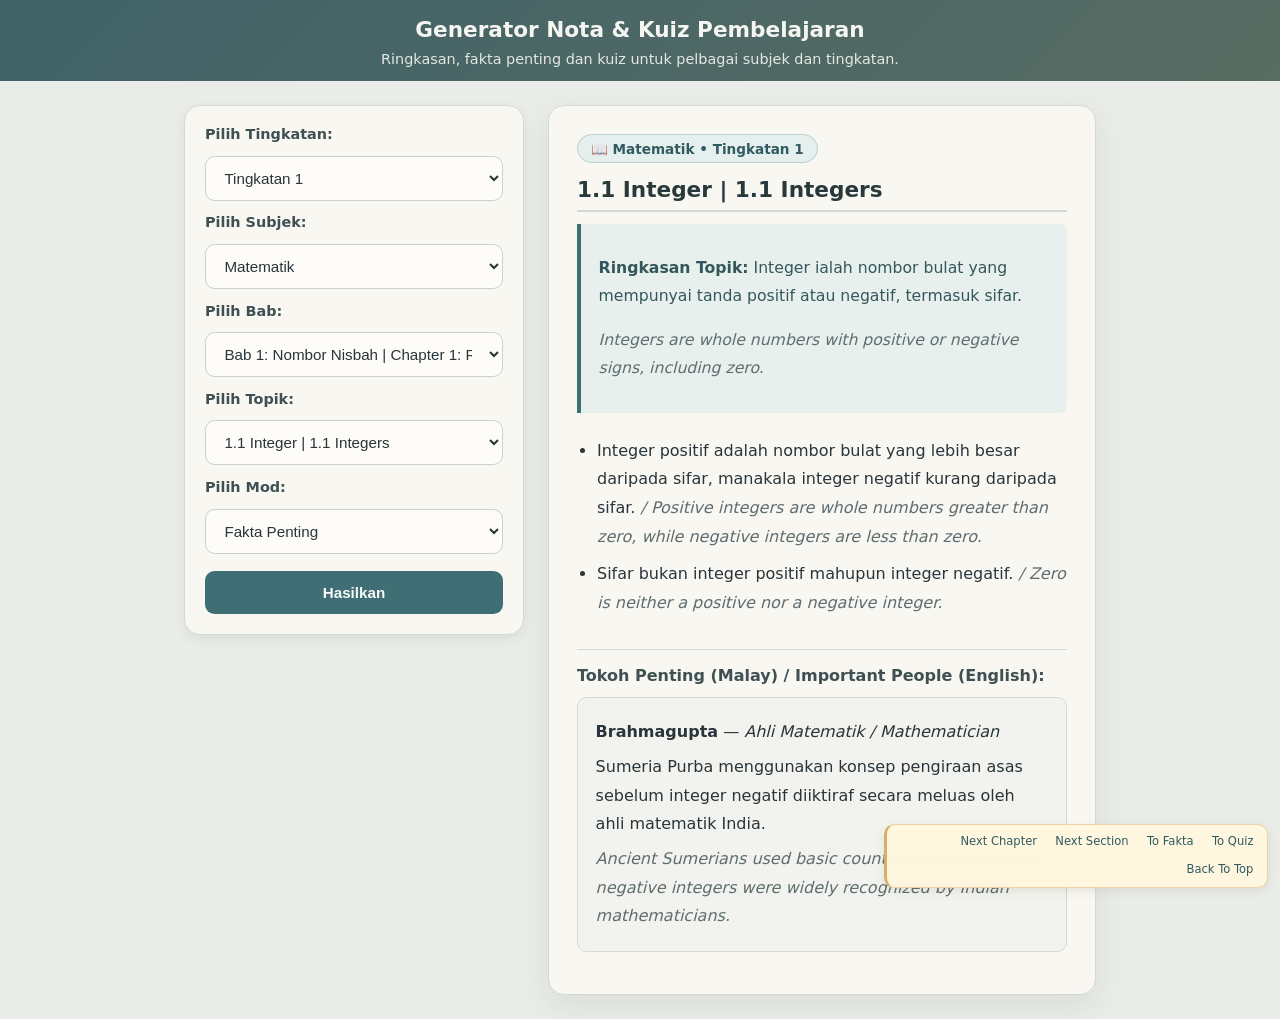
==== index.html @ e55b3af0 "Sync project updates" ====
<!DOCTYPE html>
<html lang="ms">
<head>
  <meta charset="UTF-8" />
  <meta name="viewport" content="width=device-width, initial-scale=1.0" />
  <title>Generator Nota &amp; Kuiz Pembelajaran</title>
  <link rel="stylesheet" href="styles.css" />
</head>
<body id="top">
  <header>
    <h1>Generator Nota &amp; Kuiz Pembelajaran</h1>
    <p>Ringkasan, fakta penting dan kuiz untuk pelbagai subjek dan tingkatan.</p>
  </header>

  <main>
    <div class="app-layout">
      <aside class="sidebar">
        <div class="controls">
          <label for="tingkatan-select">Pilih Tingkatan:</label>
          <select id="tingkatan-select"></select>

          <label for="subject-select">Pilih Subjek:</label>
          <select id="subject-select"></select>

          <label for="chapter-select">Pilih Bab:</label>
          <select id="chapter-select"></select>

          <label for="topic-select">Pilih Topik:</label>
          <select id="topic-select"></select>

          <label for="mode-select">Pilih Mod:</label>
          <select id="mode-select">
            <option value="summary-facts">Fakta Penting</option>
            <option value="quiz">Soalan Kuiz</option>
          </select>

          <button id="generate-btn">Hasilkan</button>
        </div>
      </aside>

      <section id="output" class="output">
        <div id="status-message" class="status-message" style="display: none;"></div>
        <div id="result"></div>
      </section>
    </div>
  </main>

  <nav id="quick-nav" class="quick-nav" aria-label="Navigasi pantas">
    <a href="#result" data-quick-action="next-chapter">Next Chapter</a>
    <a href="#result" data-quick-action="next-section">Next Section</a>
    <a href="#result" data-quick-action="facts">To Fakta</a>
    <a href="#result" data-quick-action="quiz">To Quiz</a>
    <a href="#top" data-quick-action="top">Back To Top</a>
  </nav>

  <script src="app.js"></script>
</body>
</html>
---- styles.css ----
* {
  box-sizing: border-box;
}

:root {
  --page: #e9ece8;
  --ink: #29353a;
  --panel: #f8f7f2;
  --line: #d3d9d4;
  --accent: #3f6f74;
  --accent-dark: #315b60;
  --muted: #5f6d70;
}

body {
  margin: 0;
  font-family: Inter, system-ui, -apple-system, BlinkMacSystemFont, "Segoe UI", sans-serif;
  background: var(--page);
  color: var(--ink);
}

header {
  padding: 1rem 1.25rem 0.8rem;
  text-align: center;
  background: linear-gradient(135deg, #3f6268 0%, #596c63 100%);
  color: #f5f6f1;
}

header h1 {
  margin: 0;
  font-size: 1.35rem;
  font-weight: 700;
  line-height: 1.3;
}

header p {
  margin: 0.35rem auto 0;
  max-width: 680px;
  opacity: 0.9;
  font-size: 0.9rem;
  line-height: 1.3;
}

main {
  padding: 1.5rem;
  max-width: 960px;
  margin: 0 auto;
}

.app-layout {
  display: grid;
  gap: 1.5rem;
}

.sidebar {
  display: flex;
  flex-direction: column;
}

.controls {
  display: grid;
  gap: 0.85rem;
  background: var(--panel);
  padding: 1.25rem;
  border-radius: 1rem;
  border: 1px solid var(--line);
  box-shadow: 0 4px 12px rgba(38, 53, 55, 0.07);
}

.controls label {
  font-weight: 600;
  font-size: 0.9rem;
  color: #3f5053;
}

.controls select,
.controls button,
.controls input[type="file"] {
  width: 100%;
  padding: 0.75rem 0.9rem;
  border: 1px solid #c8d0ca;
  border-radius: 0.6rem;
  font-size: 0.95rem;
  background: #fdfcf8;
  color: var(--ink);
}

.controls select:focus,
.controls button:focus {
  outline: 2px solid #70999a;
  border-color: var(--accent);
}

.controls button {
  background: var(--accent);
  color: #f8faf7;
  font-weight: 600;
  border-color: transparent;
  cursor: pointer;
  transition: background-color 0.2s ease, transform 0.1s ease;
  margin-top: 0.25rem;
}

.controls button:hover {
  background: var(--accent-dark);
}

.controls button:active {
  transform: scale(0.99);
}

.output {
  background: var(--panel);
  border: 1px solid var(--line);
  border-radius: 1rem;
  padding: 1.75rem;
  box-shadow: 0 10px 30px rgba(38, 53, 55, 0.08);
  min-height: 350px;
}

.status-message {
  padding: 1rem 1.25rem;
  border-radius: 0.75rem;
  margin-bottom: 1.5rem;
  font-size: 0.95rem;
  line-height: 1.5;
}

.status-message.info {
  background: #e5efee;
  color: #315b60;
  border: 1px solid #b9cfcd;
}

.status-message.warning {
  background: #f4edda;
  color: #765d2c;
  border: 1px solid #decf9f;
}

.status-message.error {
  background: #f5e6e3;
  color: #8a443d;
  border: 1px solid #dfbdb7;
}

.status-message.success {
  background: #e5efe7;
  color: #356447;
  border: 1px solid #bed2c1;
}

.dataset-badge {
  display: inline-block;
  background: #e5efee;
  color: #315b60;
  border: 1px solid #b9cfcd;
  font-size: 0.85rem;
  font-weight: 600;
  padding: 0.35rem 0.8rem;
  border-radius: 2rem;
  margin-bottom: 0.85rem;
}

.topic-title {
  font-size: 1.35rem;
  font-weight: 700;
  color: #29383b;
  margin-top: 0;
  margin-bottom: 0.75rem;
  padding-bottom: 0.5rem;
  border-bottom: 2px solid var(--line);
}

.topic-summary {
  background: #e8f0ed;
  border-left: 4px solid var(--accent);
  padding: 0.9rem 1.1rem;
  border-radius: 0 0.5rem 0.5rem 0;
  margin-bottom: 1.5rem;
  font-size: 0.98rem;
  line-height: 1.6;
  color: #34575b;
}

.summary-en,
.fact-en,
.person-en {
  color: var(--muted);
  font-style: italic;
}

#result p,
#result li {
  line-height: 1.8;
}

#result ul {
  padding-left: 1.25rem;
  margin-bottom: 1.5rem;
}

#result li {
  margin-bottom: 0.5rem;
}

.important-people {
  margin-top: 2rem;
  padding-top: 1rem;
  border-top: 1px solid var(--line);
}

.important-people h4 {
  margin: 0 0 0.75rem 0;
  color: #3f5053;
}

.person-item {
  background: #f2f3ee;
  border: 1px solid var(--line);
  border-radius: 0.6rem;
  padding: 0.9rem 1.1rem;
  margin-bottom: 0.85rem;
}

.person-item p {
  margin: 0.35rem 0;
}

.quiz-item {
  background: #fbfaf6;
  border: 1px solid var(--line);
  border-radius: 0.75rem;
  padding: 1.25rem;
  margin-bottom: 1.25rem;
  box-shadow: 0 2px 6px rgba(38, 53, 55, 0.05);
}

.quiz-item h3 {
  margin-top: 0;
  font-size: 1.05rem;
  color: var(--accent-dark);
}

.quiz-item ul {
  list-style: none;
  padding-left: 0;
  margin: 0.85rem 0;
}

.quiz-item ul li {
  padding: 0.45rem 0.75rem;
  background: #f1f3ef;
  border-radius: 0.4rem;
  margin-bottom: 0.4rem;
  border: 1px solid #dfe5df;
}

.quiz-answer {
  background: #e5efe7;
  border: 1px solid #bed2c1;
  color: #356447;
  padding: 0.6rem 0.9rem;
  border-radius: 0.5rem;
  margin-top: 0.75rem;
  font-size: 0.95rem;
}

.quick-nav {
  position: fixed;
  right: 0.75rem;
  bottom: 0.75rem;
  z-index: 10;
  display: flex;
  flex-wrap: wrap;
  justify-content: flex-end;
  gap: 0.25rem;
  max-width: min(24rem, calc(100vw - 1.5rem));
  padding: 0.35rem 0.4rem 0.35rem 0.55rem;
  background: rgba(255, 247, 221, 0.94);
  border: 1px solid #ead3a3;
  border-left: 3px solid #d9ad62;
  border-radius: 0.65rem;
  box-shadow: 0 3px 10px rgba(86, 73, 42, 0.1);
  backdrop-filter: blur(6px);
}

.quick-nav a {
  color: var(--accent-dark);
  font-size: 0.72rem;
  line-height: 1.2;
  padding: 0.3rem 0.45rem;
  border-radius: 0.25rem;
  text-decoration: none;
  white-space: nowrap;
}

.quick-nav a:hover,
.quick-nav a:focus-visible {
  background: #e5efee;
  outline: none;
}

.quick-nav a.is-disabled {
  color: #9aa5a1;
  cursor: default;
  pointer-events: none;
}

html {
  scroll-behavior: smooth;
}

@media (min-width: 900px) {
  .app-layout {
    grid-template-columns: minmax(280px, 340px) 1fr;
    align-items: start;
  }

  .sidebar {
    position: sticky;
    top: 1.5rem;
    align-self: start;
  }
}
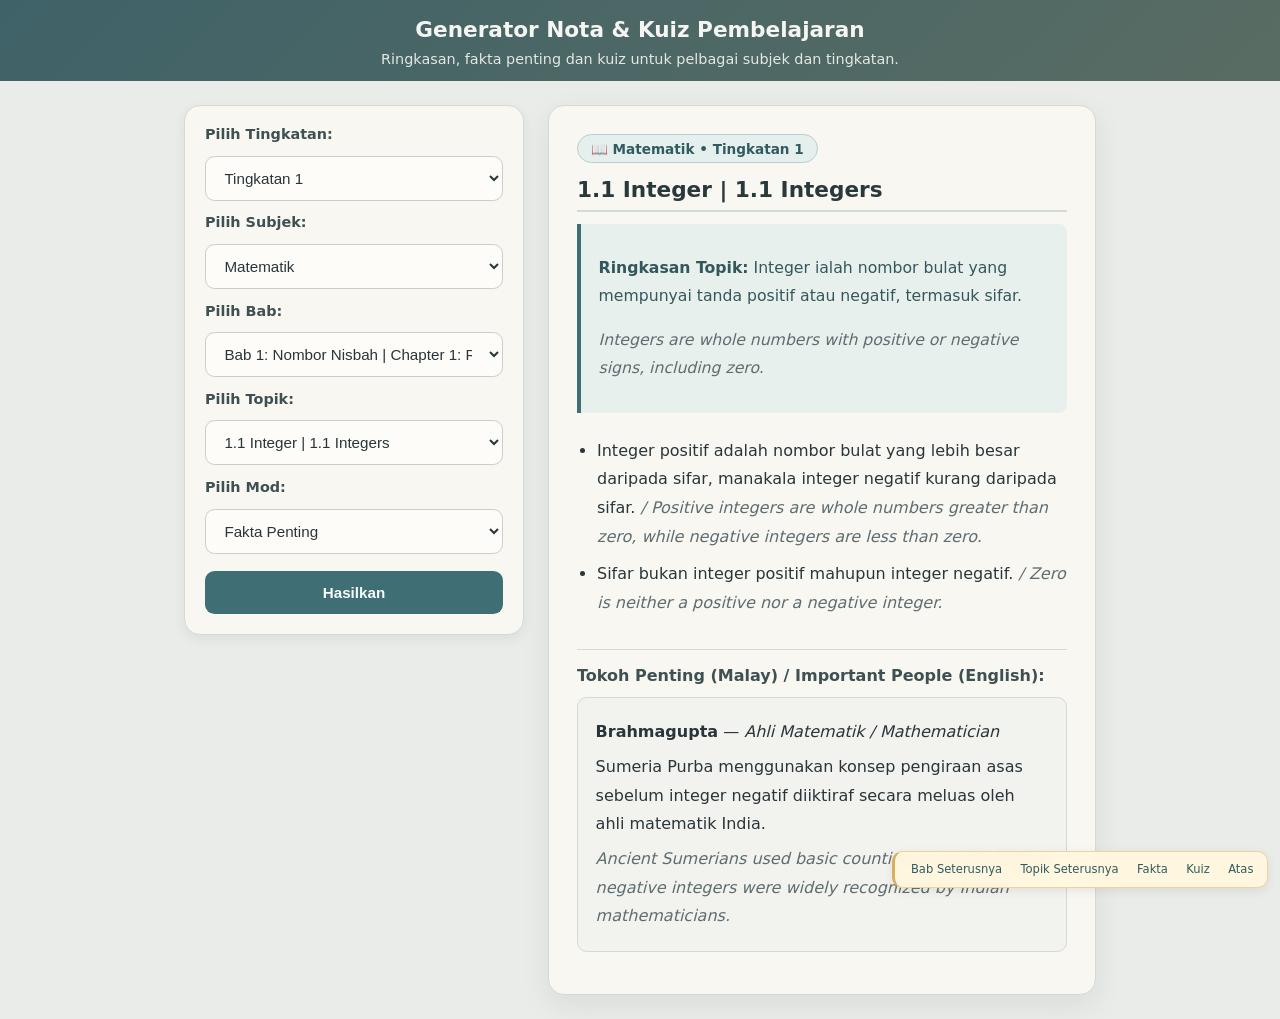
==== commit f29dfcd2: "Sync project updates" ====
--- a/index.html
+++ b/index.html
@@ -46,11 +46,11 @@
   </main>
 
   <nav id="quick-nav" class="quick-nav" aria-label="Navigasi pantas">
-    <a href="#result" data-quick-action="next-chapter">Next Chapter</a>
-    <a href="#result" data-quick-action="next-section">Next Section</a>
-    <a href="#result" data-quick-action="facts">To Fakta</a>
-    <a href="#result" data-quick-action="quiz">To Quiz</a>
-    <a href="#top" data-quick-action="top">Back To Top</a>
+    <a href="#result" data-quick-action="next-chapter">Bab Seterusnya</a>
+    <a href="#result" data-quick-action="next-section">Topik Seterusnya</a>
+    <a href="#result" data-quick-action="facts">Fakta</a>
+    <a href="#result" data-quick-action="quiz">Kuiz</a>
+    <a href="#top" data-quick-action="top">Atas</a>
   </nav>
 
   <script src="app.js"></script>
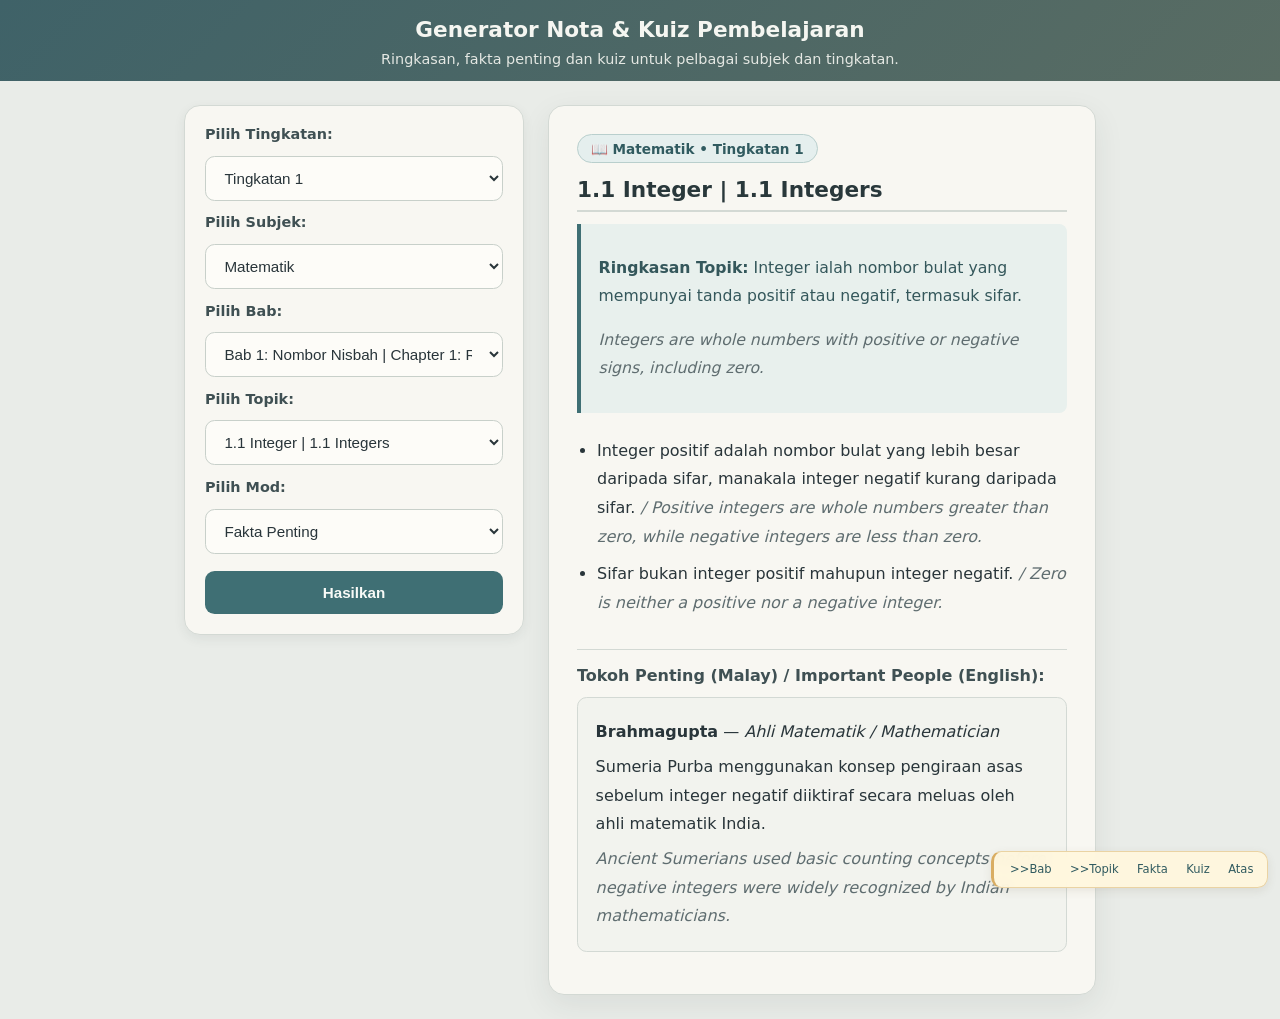
==== commit c74b2350: "Sync project updates" ====
--- a/index.html
+++ b/index.html
@@ -46,8 +46,8 @@
   </main>
 
   <nav id="quick-nav" class="quick-nav" aria-label="Navigasi pantas">
-    <a href="#result" data-quick-action="next-chapter">Bab Seterusnya</a>
-    <a href="#result" data-quick-action="next-section">Topik Seterusnya</a>
+    <a href="#result" data-quick-action="next-chapter">&gt;&gt;Bab</a>
+    <a href="#result" data-quick-action="next-section">&gt;&gt;Topik</a>
     <a href="#result" data-quick-action="facts">Fakta</a>
     <a href="#result" data-quick-action="quiz">Kuiz</a>
     <a href="#top" data-quick-action="top">Atas</a>
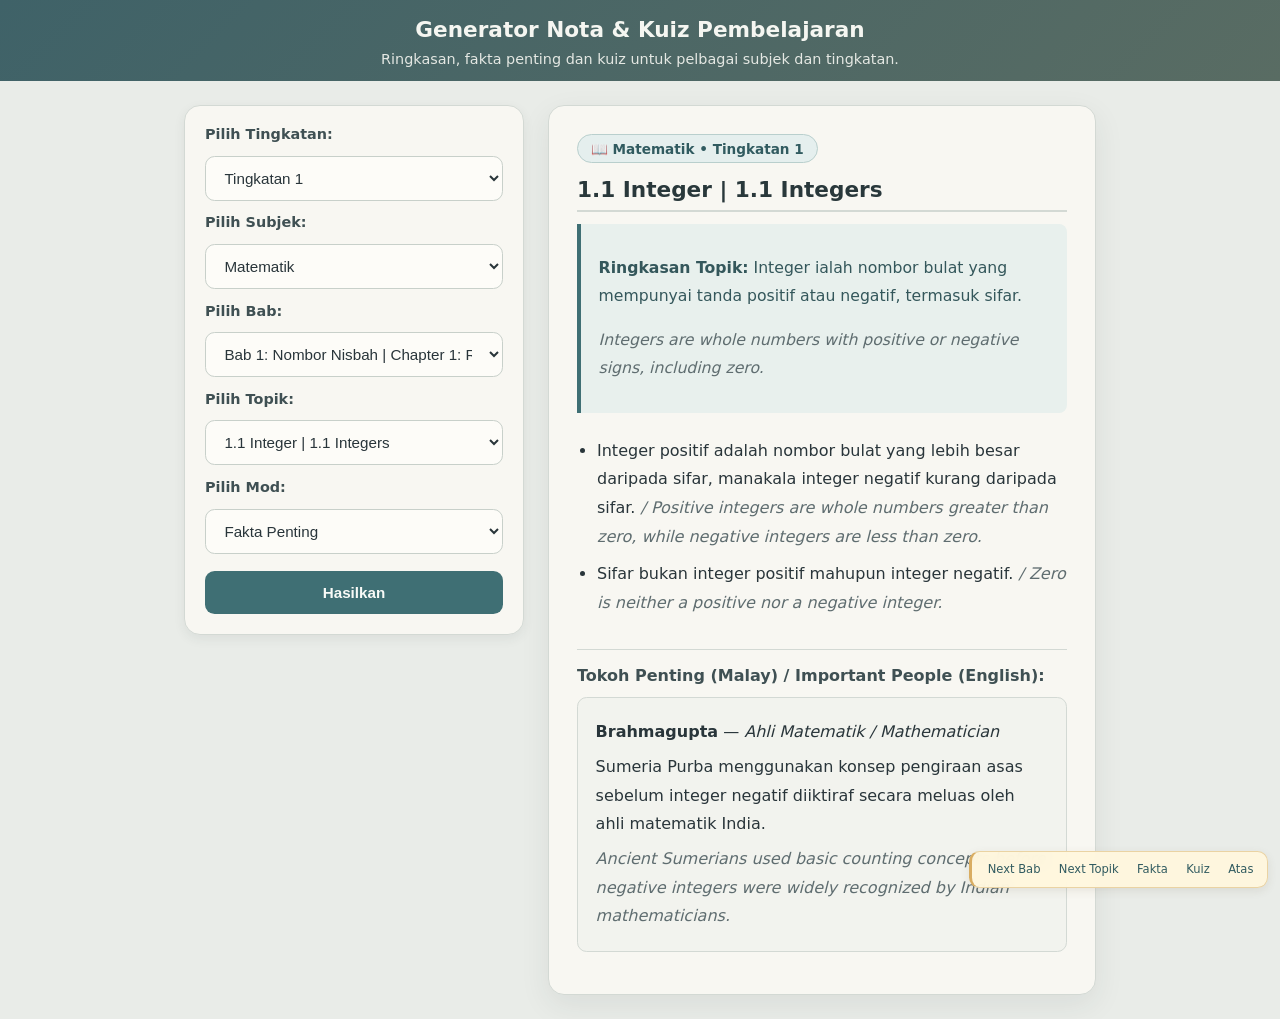
==== commit 75af375f: "Sync project updates" ====
--- a/index.html
+++ b/index.html
@@ -46,8 +46,8 @@
   </main>
 
   <nav id="quick-nav" class="quick-nav" aria-label="Navigasi pantas">
-    <a href="#result" data-quick-action="next-chapter">&gt;&gt;Bab</a>
-    <a href="#result" data-quick-action="next-section">&gt;&gt;Topik</a>
+    <a href="#result" data-quick-action="next-chapter">Next Bab</a>
+    <a href="#result" data-quick-action="next-section">Next Topik</a>
     <a href="#result" data-quick-action="facts">Fakta</a>
     <a href="#result" data-quick-action="quiz">Kuiz</a>
     <a href="#top" data-quick-action="top">Atas</a>
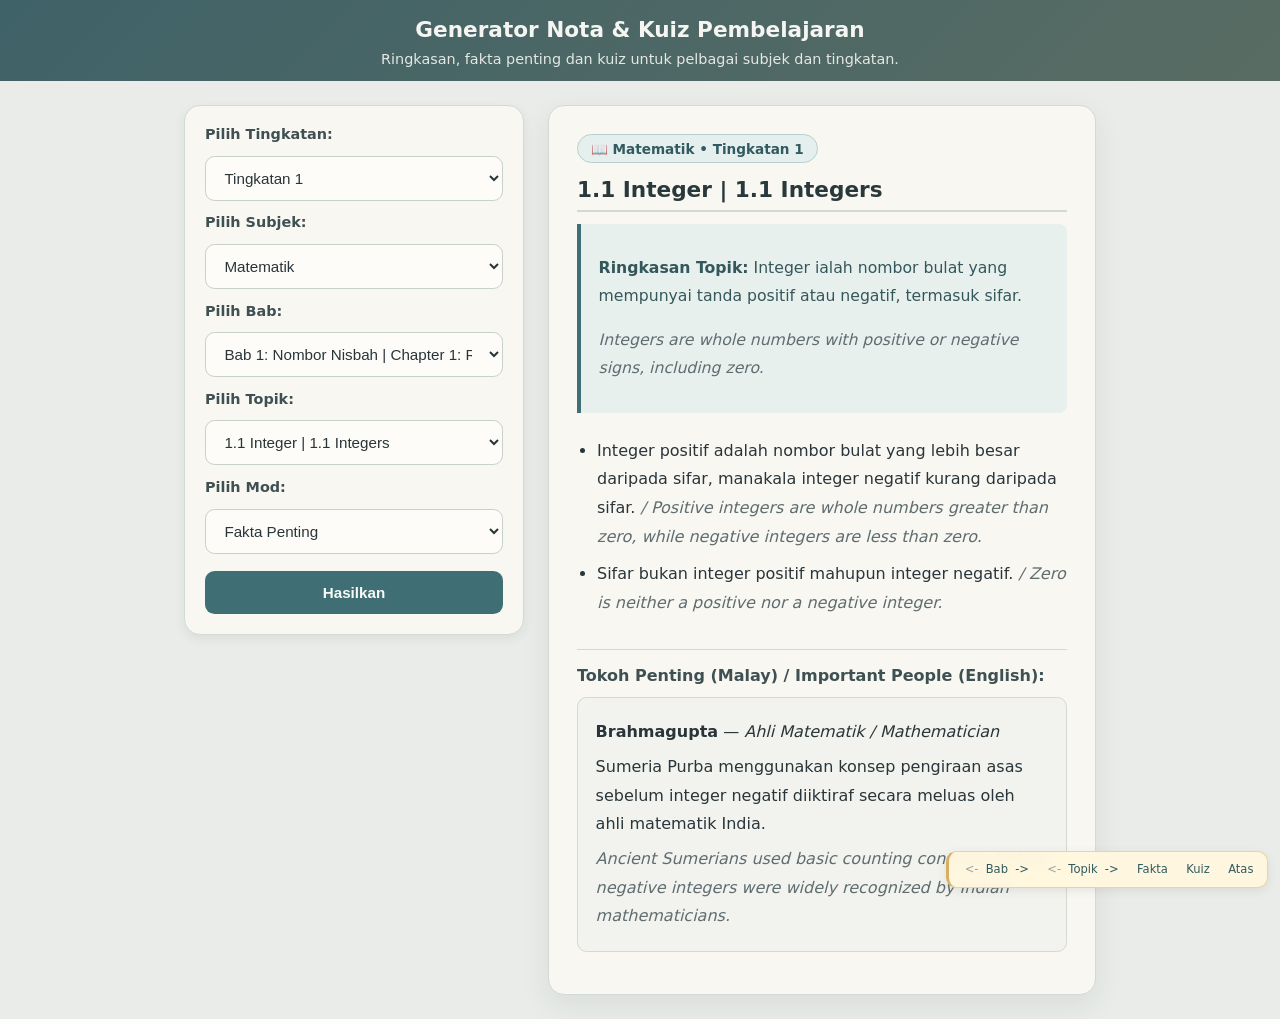
==== commit bbdd2fca: "Sync project updates" ====
--- a/index.html
+++ b/index.html
@@ -46,8 +46,12 @@
   </main>
 
   <nav id="quick-nav" class="quick-nav" aria-label="Navigasi pantas">
-    <a href="#result" data-quick-action="next-chapter">Next Bab</a>
-    <a href="#result" data-quick-action="next-section">Next Topik</a>
+    <span class="quick-nav-group" aria-label="Navigasi bab">
+      <a href="#result" data-quick-action="previous-chapter" aria-label="Bab sebelumnya">&lt;-</a><span>Bab</span><a href="#result" data-quick-action="next-chapter" aria-label="Bab seterusnya">-&gt;</a>
+    </span>
+    <span class="quick-nav-group" aria-label="Navigasi topik">
+      <a href="#result" data-quick-action="previous-section" aria-label="Topik sebelumnya">&lt;-</a><span>Topik</span><a href="#result" data-quick-action="next-section" aria-label="Topik seterusnya">-&gt;</a>
+    </span>
     <a href="#result" data-quick-action="facts">Fakta</a>
     <a href="#result" data-quick-action="quiz">Kuiz</a>
     <a href="#top" data-quick-action="top">Atas</a>
--- a/styles.css
+++ b/styles.css
@@ -295,6 +295,18 @@
   white-space: nowrap;
 }
 
+.quick-nav-group {
+  display: inline-flex;
+  align-items: center;
+  white-space: nowrap;
+}
+
+.quick-nav-group > span {
+  color: var(--accent-dark);
+  font-size: 0.72rem;
+  line-height: 1.2;
+}
+
 .quick-nav a:hover,
 .quick-nav a:focus-visible {
   background: #e5efee;
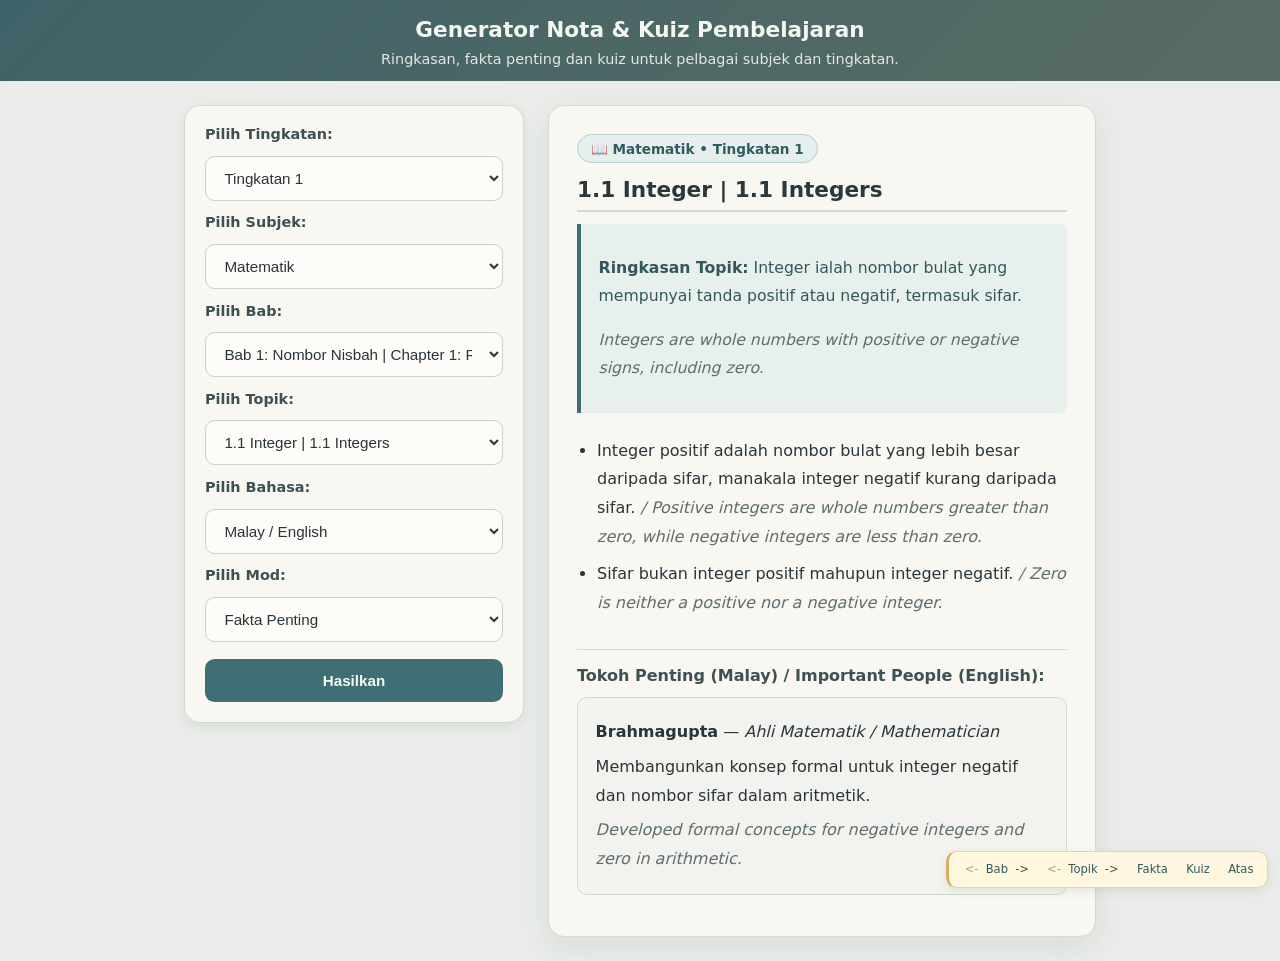
==== commit 2f376808: "Sync project updates" ====
--- a/index.html
+++ b/index.html
@@ -4,7 +4,7 @@
   <meta charset="UTF-8" />
   <meta name="viewport" content="width=device-width, initial-scale=1.0" />
   <title>Generator Nota &amp; Kuiz Pembelajaran</title>
-  <link rel="stylesheet" href="styles.css" />
+  <link rel="stylesheet" href="styles.css?v=2" />
 </head>
 <body id="top">
   <header>
@@ -27,6 +27,12 @@
 
           <label for="topic-select">Pilih Topik:</label>
           <select id="topic-select"></select>
+
+          <label for="language-select">Pilih Bahasa:</label>
+          <select id="language-select">
+            <option value="ms-en">Malay / English</option>
+            <option value="ms-zh">Malay / 中文</option>
+          </select>
 
           <label for="mode-select">Pilih Mod:</label>
           <select id="mode-select">
--- a/styles.css
+++ b/styles.css
@@ -136,6 +136,16 @@
   background: #f4edda;
   color: #765d2c;
   border: 1px solid #decf9f;
+}
+
+.translation-pair {
+  display: inline-block;
+}
+
+.translation-zh {
+  display: block;
+  margin-top: 0.2rem;
+  color: var(--muted);
 }
 
 .status-message.error {
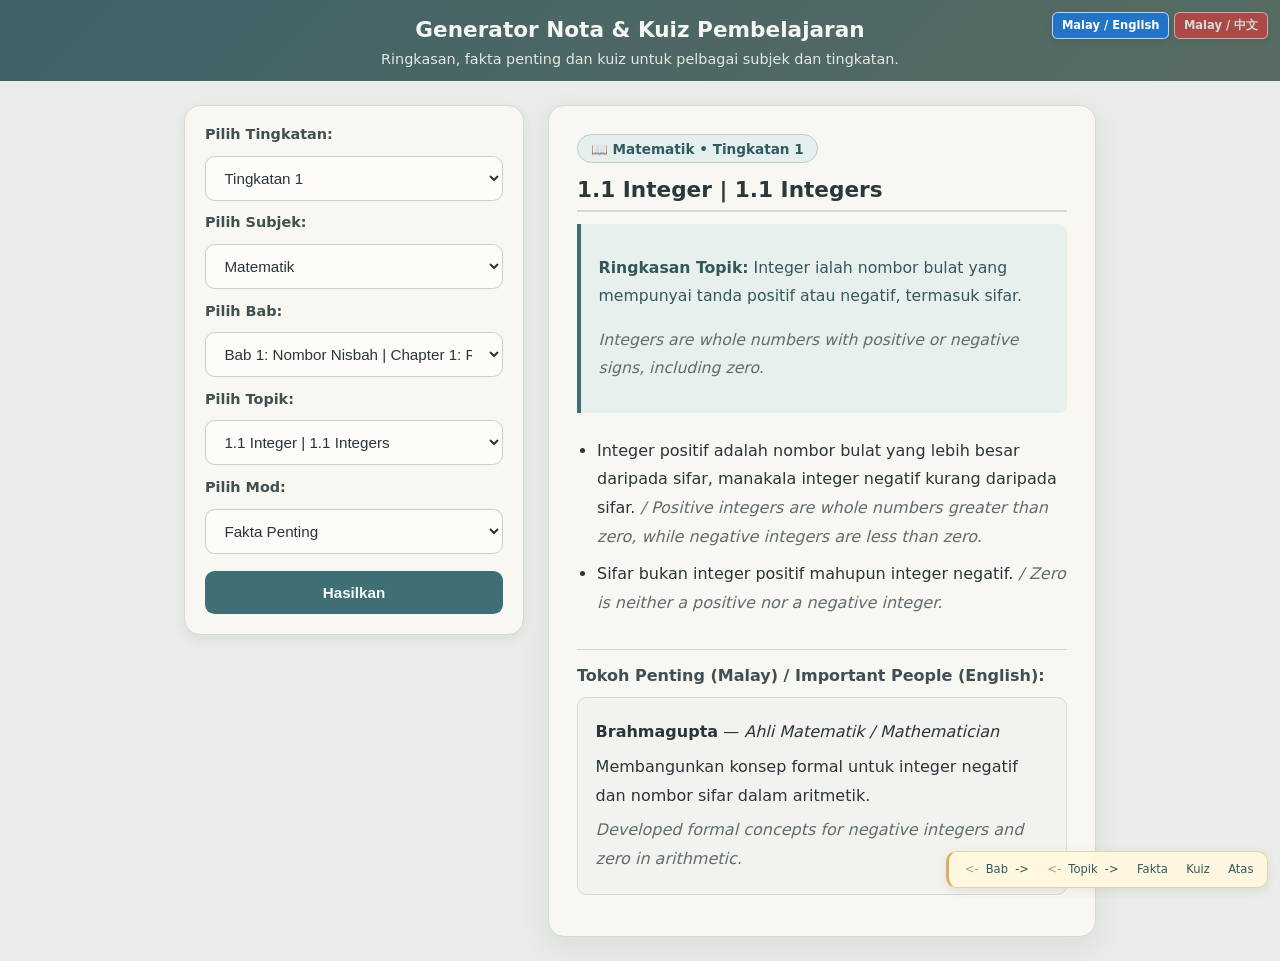
==== commit 2fbc5b48: "Sync project updates" ====
--- a/index.html
+++ b/index.html
@@ -1,8 +1,9 @@
 <!DOCTYPE html>
-<html lang="ms">
+<html lang="ms" translate="no">
 <head>
   <meta charset="UTF-8" />
   <meta name="viewport" content="width=device-width, initial-scale=1.0" />
+  <meta name="google" content="notranslate" />
   <title>Generator Nota &amp; Kuiz Pembelajaran</title>
   <link rel="stylesheet" href="styles.css?v=2" />
 </head>
@@ -11,6 +12,11 @@
     <h1>Generator Nota &amp; Kuiz Pembelajaran</h1>
     <p>Ringkasan, fakta penting dan kuiz untuk pelbagai subjek dan tingkatan.</p>
   </header>
+
+  <div id="language-switcher" class="language-switcher" role="group" aria-label="Pilih Bahasa">
+    <button type="button" class="language-button language-button-en is-active" data-language="ms-en" aria-pressed="true">Malay / English</button>
+    <button type="button" class="language-button language-button-zh" data-language="ms-zh" aria-pressed="false">Malay / 中文</button>
+  </div>
 
   <main>
     <div class="app-layout">
@@ -27,12 +33,6 @@
 
           <label for="topic-select">Pilih Topik:</label>
           <select id="topic-select"></select>
-
-          <label for="language-select">Pilih Bahasa:</label>
-          <select id="language-select">
-            <option value="ms-en">Malay / English</option>
-            <option value="ms-zh">Malay / 中文</option>
-          </select>
 
           <label for="mode-select">Pilih Mod:</label>
           <select id="mode-select">
--- a/styles.css
+++ b/styles.css
@@ -39,6 +39,53 @@
   opacity: 0.9;
   font-size: 0.9rem;
   line-height: 1.3;
+}
+
+.language-switcher {
+  position: fixed;
+  top: 0.75rem;
+  right: 0.75rem;
+  z-index: 20;
+  display: flex;
+  gap: 0.3rem;
+}
+
+.language-button {
+  border: 1px solid rgba(255, 255, 255, 0.7);
+  border-radius: 0.35rem;
+  padding: 0.35rem 0.55rem;
+  color: #fff;
+  font: inherit;
+  font-size: 0.72rem;
+  font-weight: 700;
+  line-height: 1.2;
+  cursor: pointer;
+  box-shadow: 0 2px 6px rgba(38, 53, 55, 0.18);
+  opacity: 0.75;
+  transition: opacity 0.2s ease, transform 0.1s ease;
+}
+
+.language-button-en {
+  background: #2374c6;
+}
+
+.language-button-zh {
+  background: #c73e3e;
+}
+
+.language-button:hover,
+.language-button:focus-visible,
+.language-button.is-active {
+  opacity: 1;
+}
+
+.language-button:focus-visible {
+  outline: 2px solid #fff;
+  outline-offset: 2px;
+}
+
+.language-button:active {
+  transform: scale(0.97);
 }
 
 main {
